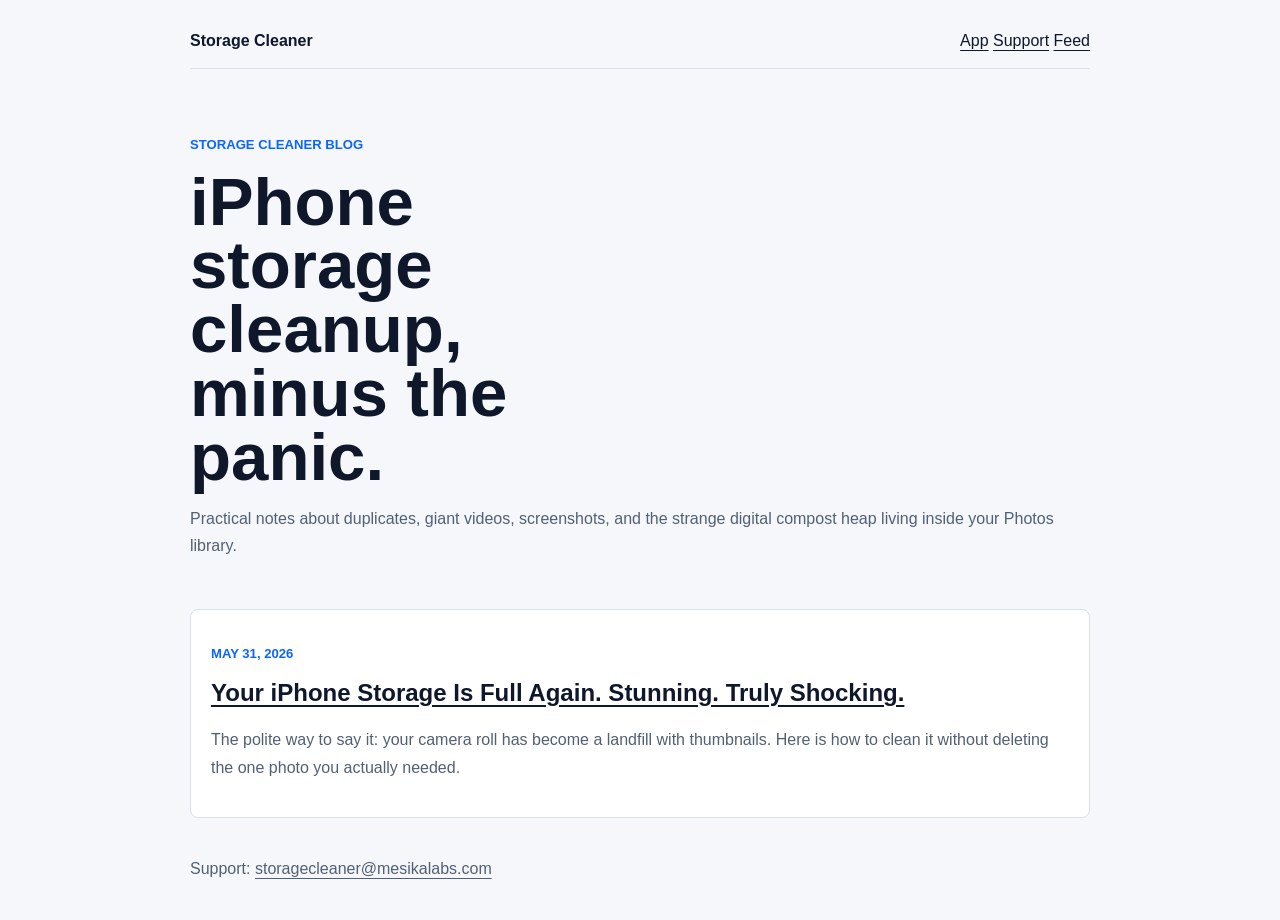
==== blog/index.html @ 2b4ca2e2 "Add Storage Cleaner blog feed" ====
<!doctype html>
<html lang="en">
<head>
  <meta charset="utf-8">
  <meta name="viewport" content="width=device-width, initial-scale=1">
  <title>Storage Cleaner Blog - iPhone Storage Cleanup Notes</title>
  <meta name="description" content="Practical, slightly annoyed notes about freeing iPhone storage, finding duplicate photos, reviewing large videos, and cleaning safely.">
  <meta property="og:title" content="Storage Cleaner Blog - iPhone Storage Cleanup Notes">
  <meta property="og:description" content="Human notes about iPhone storage cleanup without panic-deleting your camera roll.">
  <meta property="og:type" content="website">
  <meta property="og:url" content="https://storagecleaner.mesikalabs.com/blog/">
  <link rel="canonical" href="https://storagecleaner.mesikalabs.com/blog/">
  <link rel="alternate" type="application/json" href="https://storagecleaner.mesikalabs.com/blog/feed.json">
  <style>
    :root { color-scheme: light; --bg: #f5f7fb; --ink: #0f172a; --muted: #526075; --line: #d8e0ec; --accent: #0a66ff; }
    * { box-sizing: border-box; }
    body { margin: 0; background: var(--bg); color: var(--ink); font-family: -apple-system, BlinkMacSystemFont, "Segoe UI", sans-serif; }
    main, header, footer { width: min(100% - 32px, 900px); margin-inline: auto; }
    header { padding: 32px 0 18px; display: flex; justify-content: space-between; gap: 20px; flex-wrap: wrap; }
    a { color: inherit; text-underline-offset: 4px; }
    .brand { font-weight: 800; text-decoration: none; }
    .hero { padding: 52px 0 34px; border-top: 1px solid var(--line); }
    h1 { margin: 0 0 16px; max-width: 12ch; font-size: 4.2rem; line-height: .95; letter-spacing: 0; }
    p { color: var(--muted); line-height: 1.7; }
    article { padding: 20px; border: 1px solid var(--line); border-radius: 8px; background: #fff; }
    article h2 { margin-top: 0; }
    .meta { color: var(--accent); font-size: .82rem; font-weight: 800; text-transform: uppercase; }
    footer { padding: 42px 0; color: var(--muted); }
     (max-width: 640px) { h1 { font-size: 2.65rem; line-height: 1.02; } }
  </style>
</head>
<body>
  <header>
    <a class="brand" href="../">Storage Cleaner</a>
    <nav aria-label="Blog navigation">
      <a href="../">App</a>
      <a href="../support/">Support</a>
      <a href="feed.json">Feed</a>
    </nav>
  </header>
  <main>
    <section class="hero">
      <p class="meta">Storage Cleaner blog</p>
      <h1>iPhone storage cleanup, minus the panic.</h1>
      <p>Practical notes about duplicates, giant videos, screenshots, and the strange digital compost heap living inside your Photos library.</p>
    </section>
    <article>
      <p class="meta">May 31, 2026</p>
      <h2><a href="iphone-storage-full-again/">Your iPhone Storage Is Full Again. Stunning. Truly Shocking.</a></h2>
      <p>The polite way to say it: your camera roll has become a landfill with thumbnails. Here is how to clean it without deleting the one photo you actually needed.</p>
    </article>
  </main>
  <footer>
    Support: <a href="mailto:storagecleaner@mesikalabs.com">storagecleaner@mesikalabs.com</a>
  </footer>
</body>
</html>
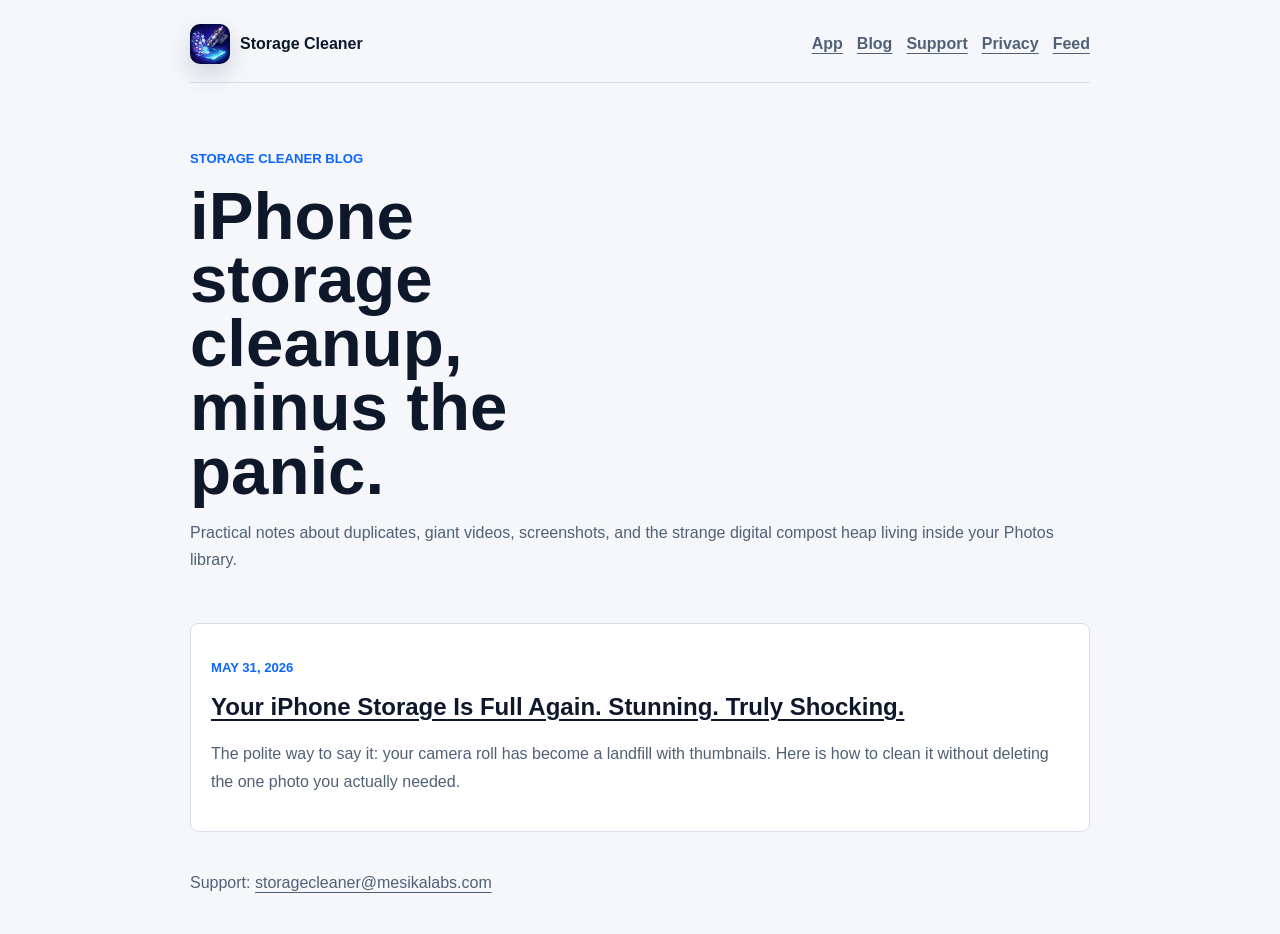
==== commit 2e04f1cf: "Refresh StorageCleaner site navigation" ====
--- a/blog/index.html
+++ b/blog/index.html
@@ -11,14 +11,18 @@
   <meta property="og:url" content="https://storagecleaner.mesikalabs.com/blog/">
   <link rel="canonical" href="https://storagecleaner.mesikalabs.com/blog/">
   <link rel="alternate" type="application/json" href="https://storagecleaner.mesikalabs.com/blog/feed.json">
+  <link rel="icon" href="/assets/app/icon.png" type="image/png">
+  <link rel="apple-touch-icon" href="/assets/app/icon.png">
   <style>
     :root { color-scheme: light; --bg: #f5f7fb; --ink: #0f172a; --muted: #526075; --line: #d8e0ec; --accent: #0a66ff; }
     * { box-sizing: border-box; }
     body { margin: 0; background: var(--bg); color: var(--ink); font-family: -apple-system, BlinkMacSystemFont, "Segoe UI", sans-serif; }
     main, header, footer { width: min(100% - 32px, 900px); margin-inline: auto; }
-    header { padding: 32px 0 18px; display: flex; justify-content: space-between; gap: 20px; flex-wrap: wrap; }
+    header { padding: 24px 0 18px; display: flex; align-items: center; justify-content: space-between; gap: 20px; flex-wrap: wrap; }
     a { color: inherit; text-underline-offset: 4px; }
-    .brand { font-weight: 800; text-decoration: none; }
+    .brand { display: inline-flex; align-items: center; gap: 10px; font-weight: 800; text-decoration: none; }
+    .brand img { width: 40px; height: 40px; border-radius: 10px; box-shadow: 0 10px 24px rgba(15, 23, 42, 0.16); }
+    nav { display: flex; flex-wrap: wrap; gap: 14px; color: var(--muted); font-weight: 700; }
     .hero { padding: 52px 0 34px; border-top: 1px solid var(--line); }
     h1 { margin: 0 0 16px; max-width: 12ch; font-size: 4.2rem; line-height: .95; letter-spacing: 0; }
     p { color: var(--muted); line-height: 1.7; }
@@ -26,15 +30,20 @@
     article h2 { margin-top: 0; }
     .meta { color: var(--accent); font-size: .82rem; font-weight: 800; text-transform: uppercase; }
     footer { padding: 42px 0; color: var(--muted); }
-     (max-width: 640px) { h1 { font-size: 2.65rem; line-height: 1.02; } }
+    @media (max-width: 640px) { h1 { font-size: 2.65rem; line-height: 1.02; } }
   </style>
 </head>
 <body>
   <header>
-    <a class="brand" href="../">Storage Cleaner</a>
+    <a class="brand" href="../">
+      <img src="/assets/app/icon.png" alt="" width="1024" height="1024">
+      <span>Storage Cleaner</span>
+    </a>
     <nav aria-label="Blog navigation">
       <a href="../">App</a>
+      <a href="./">Blog</a>
       <a href="../support/">Support</a>
+      <a href="../privacy/">Privacy</a>
       <a href="feed.json">Feed</a>
     </nav>
   </header>
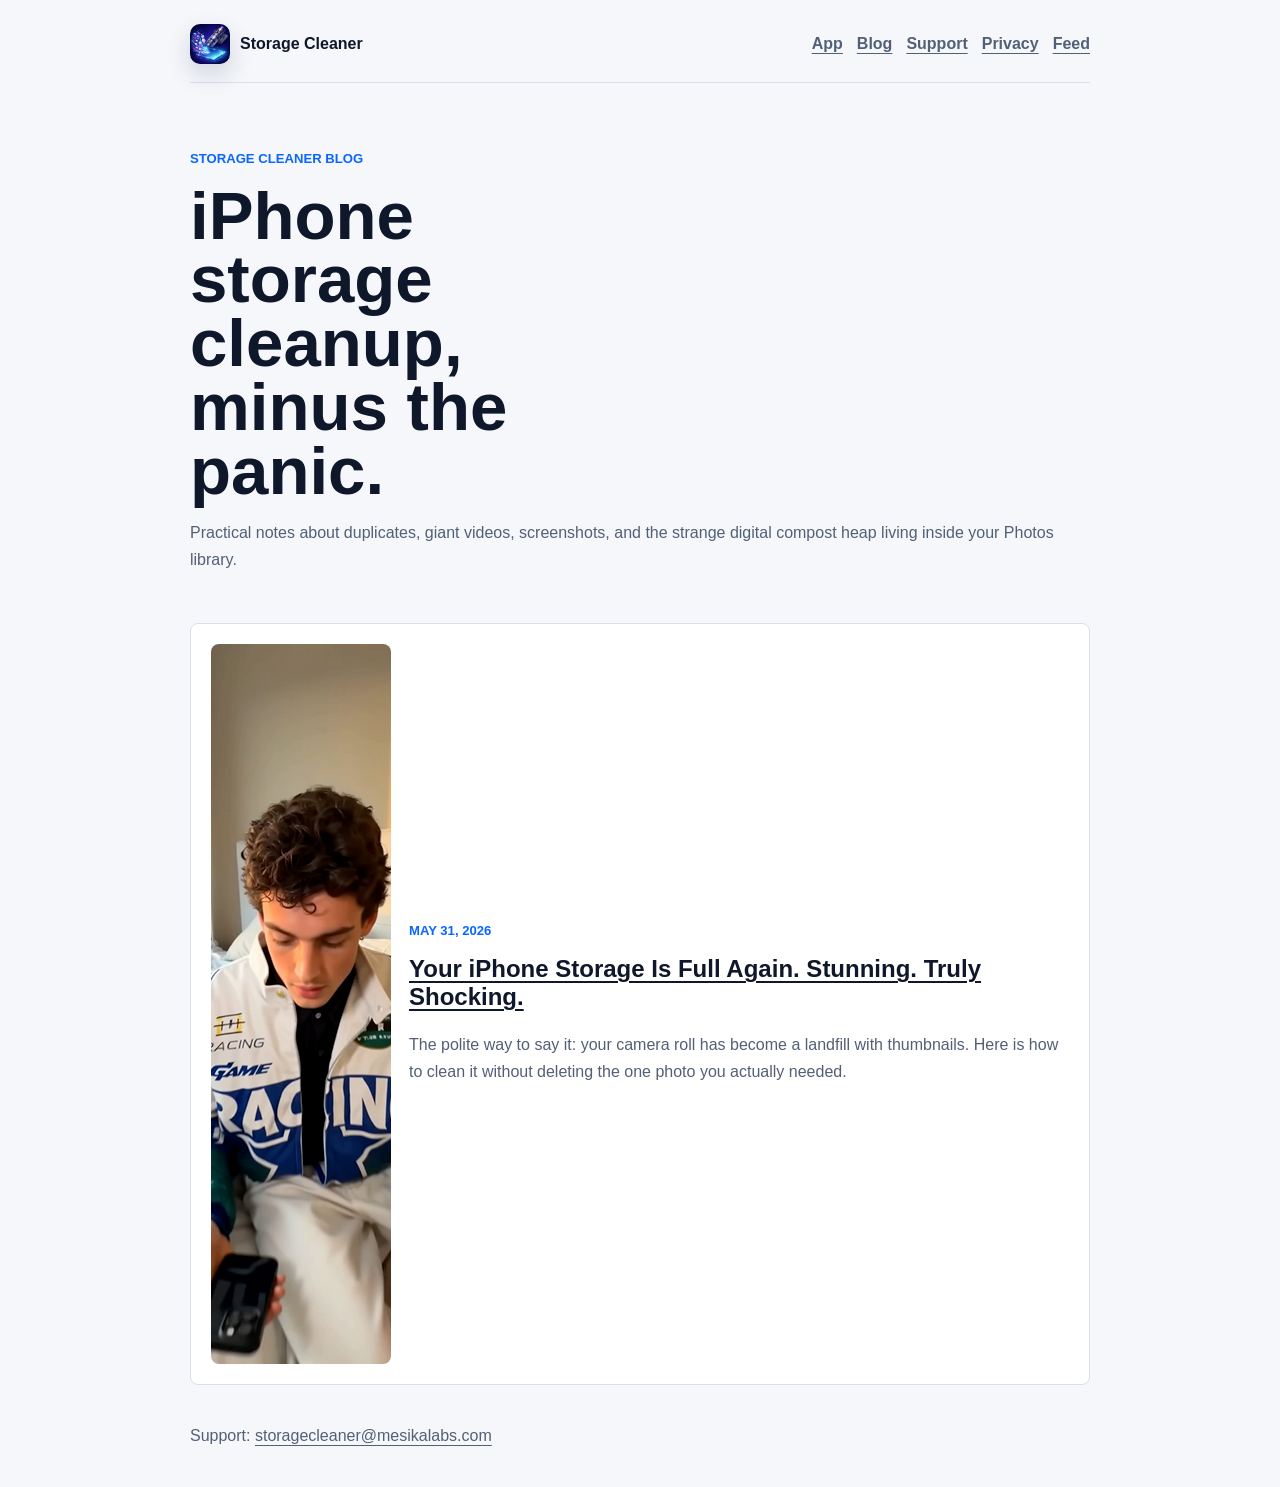
==== commit febdfa57: "Add campaign imagery to StorageCleaner site" ====
--- a/blog/index.html
+++ b/blog/index.html
@@ -27,10 +27,12 @@
     h1 { margin: 0 0 16px; max-width: 12ch; font-size: 4.2rem; line-height: .95; letter-spacing: 0; }
     p { color: var(--muted); line-height: 1.7; }
     article { padding: 20px; border: 1px solid var(--line); border-radius: 8px; background: #fff; }
+    .post-card { display: grid; grid-template-columns: 180px minmax(0, 1fr); gap: 18px; align-items: center; }
+    .post-card img { width: 100%; border-radius: 8px; aspect-ratio: 405 / 720; object-fit: cover; }
     article h2 { margin-top: 0; }
     .meta { color: var(--accent); font-size: .82rem; font-weight: 800; text-transform: uppercase; }
     footer { padding: 42px 0; color: var(--muted); }
-    @media (max-width: 640px) { h1 { font-size: 2.65rem; line-height: 1.02; } }
+    @media (max-width: 640px) { h1 { font-size: 2.65rem; line-height: 1.02; } .post-card { grid-template-columns: 1fr; } }
   </style>
 </head>
 <body>
@@ -53,10 +55,13 @@
       <h1>iPhone storage cleanup, minus the panic.</h1>
       <p>Practical notes about duplicates, giant videos, screenshots, and the strange digital compost heap living inside your Photos library.</p>
     </section>
-    <article>
-      <p class="meta">May 31, 2026</p>
-      <h2><a href="iphone-storage-full-again/">Your iPhone Storage Is Full Again. Stunning. Truly Shocking.</a></h2>
-      <p>The polite way to say it: your camera roll has become a landfill with thumbnails. Here is how to clean it without deleting the one photo you actually needed.</p>
+    <article class="post-card">
+      <img src="../assets/marketing/storage-panic-poster.png" alt="Person reacting to iPhone storage cleanup stress" width="405" height="720" loading="lazy">
+      <div>
+        <p class="meta">May 31, 2026</p>
+        <h2><a href="iphone-storage-full-again/">Your iPhone Storage Is Full Again. Stunning. Truly Shocking.</a></h2>
+        <p>The polite way to say it: your camera roll has become a landfill with thumbnails. Here is how to clean it without deleting the one photo you actually needed.</p>
+      </div>
     </article>
   </main>
   <footer>
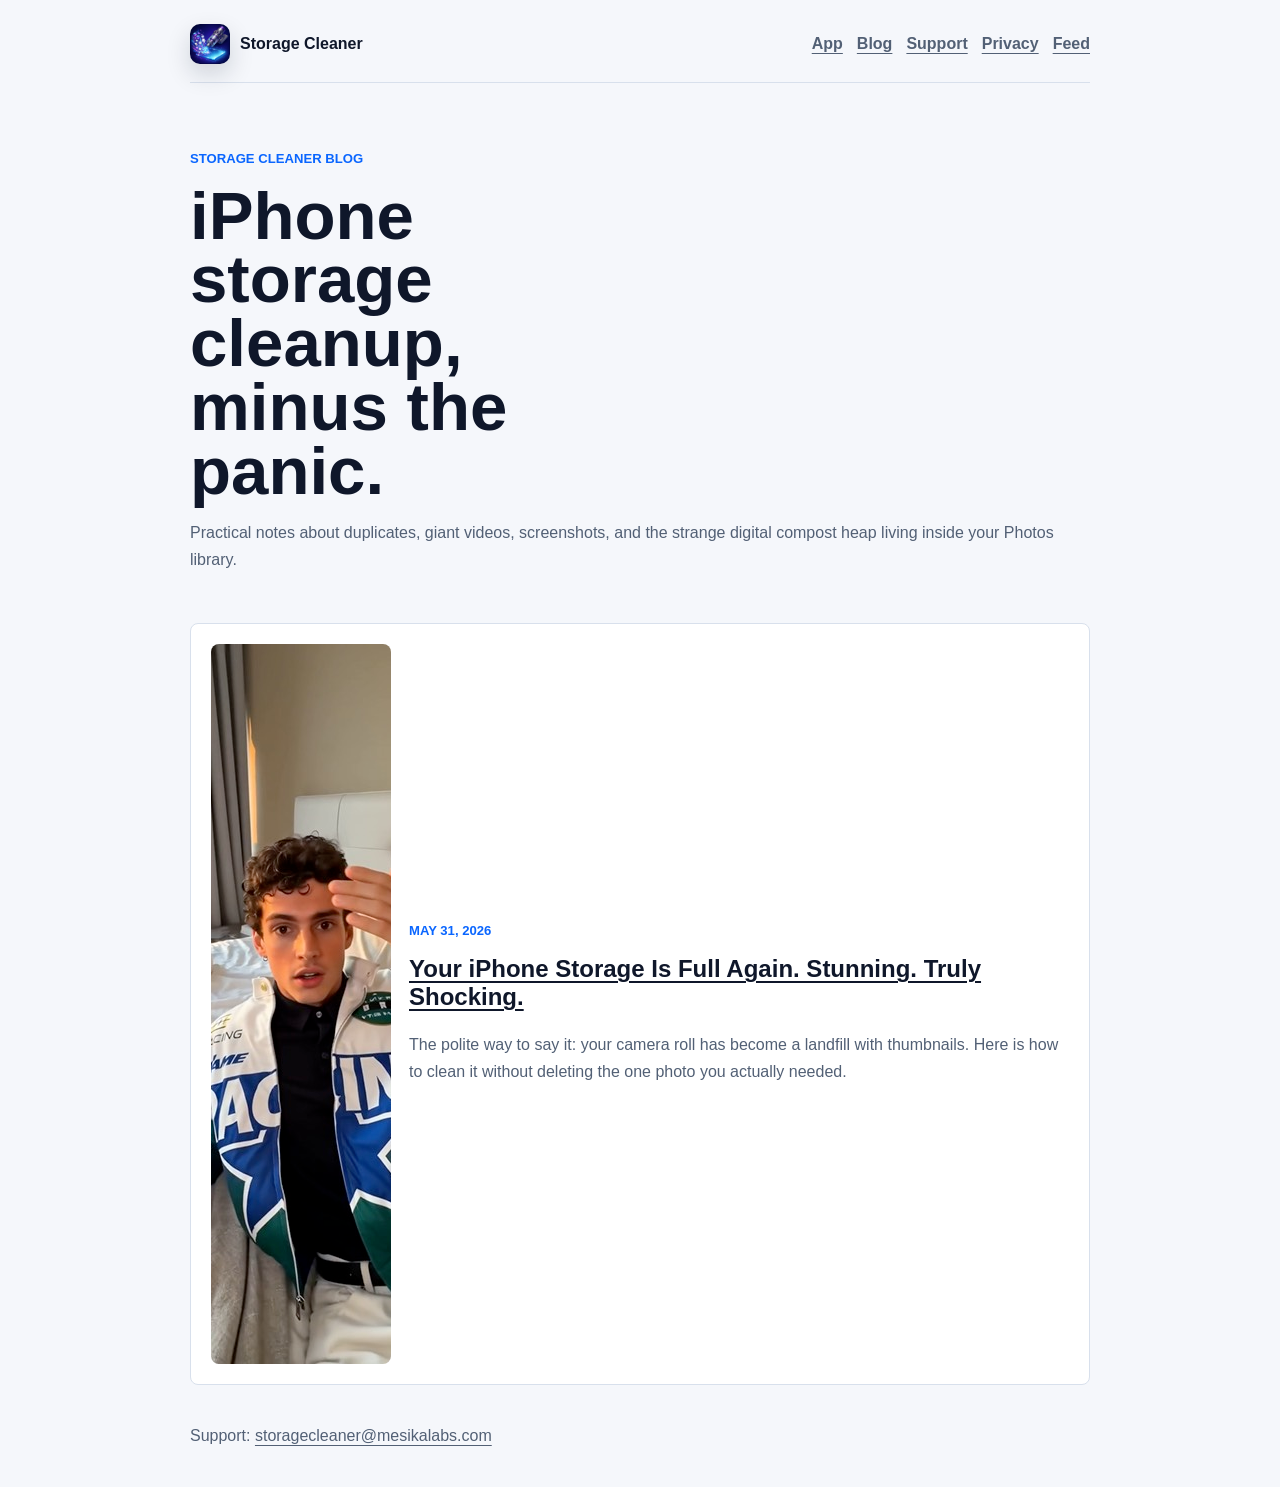
==== commit e6ffb0a8: "Optimize StorageCleaner site media delivery" ====
--- a/blog/index.html
+++ b/blog/index.html
@@ -11,8 +11,8 @@
   <meta property="og:url" content="https://storagecleaner.mesikalabs.com/blog/">
   <link rel="canonical" href="https://storagecleaner.mesikalabs.com/blog/">
   <link rel="alternate" type="application/json" href="https://storagecleaner.mesikalabs.com/blog/feed.json">
-  <link rel="icon" href="/assets/app/icon.png" type="image/png">
-  <link rel="apple-touch-icon" href="/assets/app/icon.png">
+  <link rel="icon" href="/assets/app/icon-192.png?v=20260531perf" type="image/png">
+  <link rel="apple-touch-icon" href="/assets/app/icon-192.png?v=20260531perf">
   <style>
     :root { color-scheme: light; --bg: #f5f7fb; --ink: #0f172a; --muted: #526075; --line: #d8e0ec; --accent: #0a66ff; }
     * { box-sizing: border-box; }
@@ -38,7 +38,7 @@
 <body>
   <header>
     <a class="brand" href="../">
-      <img src="/assets/app/icon.png" alt="" width="1024" height="1024">
+      <img src="/assets/app/icon-192.png?v=20260531perf" alt="" width="192" height="192">
       <span>Storage Cleaner</span>
     </a>
     <nav aria-label="Blog navigation">
@@ -56,7 +56,7 @@
       <p>Practical notes about duplicates, giant videos, screenshots, and the strange digital compost heap living inside your Photos library.</p>
     </section>
     <article class="post-card">
-      <img src="../assets/marketing/storage-panic-poster.png" alt="Person reacting to iPhone storage cleanup stress" width="405" height="720" loading="lazy">
+      <img src="../assets/marketing/storage-panic-poster.jpg?v=20260531perf" alt="Person reacting to iPhone storage cleanup stress" width="405" height="720" loading="lazy">
       <div>
         <p class="meta">May 31, 2026</p>
         <h2><a href="iphone-storage-full-again/">Your iPhone Storage Is Full Again. Stunning. Truly Shocking.</a></h2>
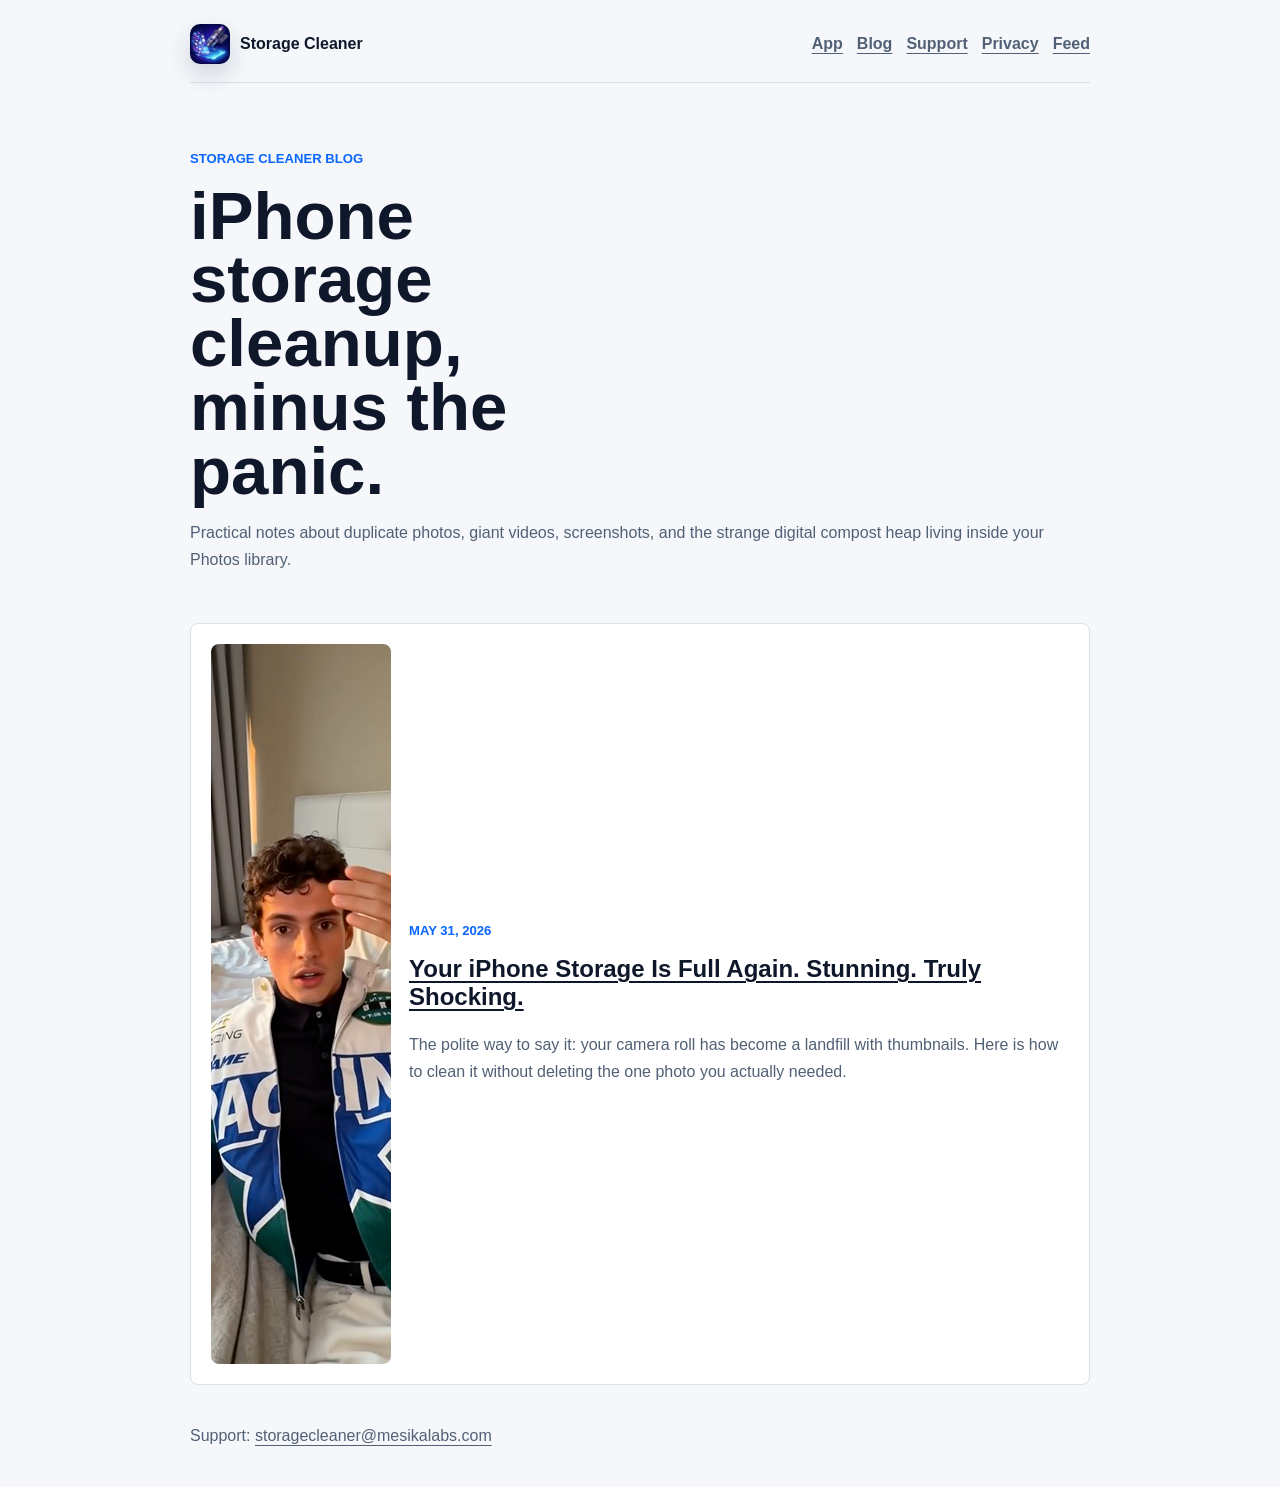
==== commit 92ea241b: "Optimize Storage Cleaner search metadata" ====
--- a/blog/index.html
+++ b/blog/index.html
@@ -53,7 +53,7 @@
     <section class="hero">
       <p class="meta">Storage Cleaner blog</p>
       <h1>iPhone storage cleanup, minus the panic.</h1>
-      <p>Practical notes about duplicates, giant videos, screenshots, and the strange digital compost heap living inside your Photos library.</p>
+      <p>Practical notes about duplicate photos, giant videos, screenshots, and the strange digital compost heap living inside your Photos library.</p>
     </section>
     <article class="post-card">
       <img src="../assets/marketing/storage-panic-poster.jpg?v=20260531perf" alt="Person reacting to iPhone storage cleanup stress" width="405" height="720" loading="lazy">
